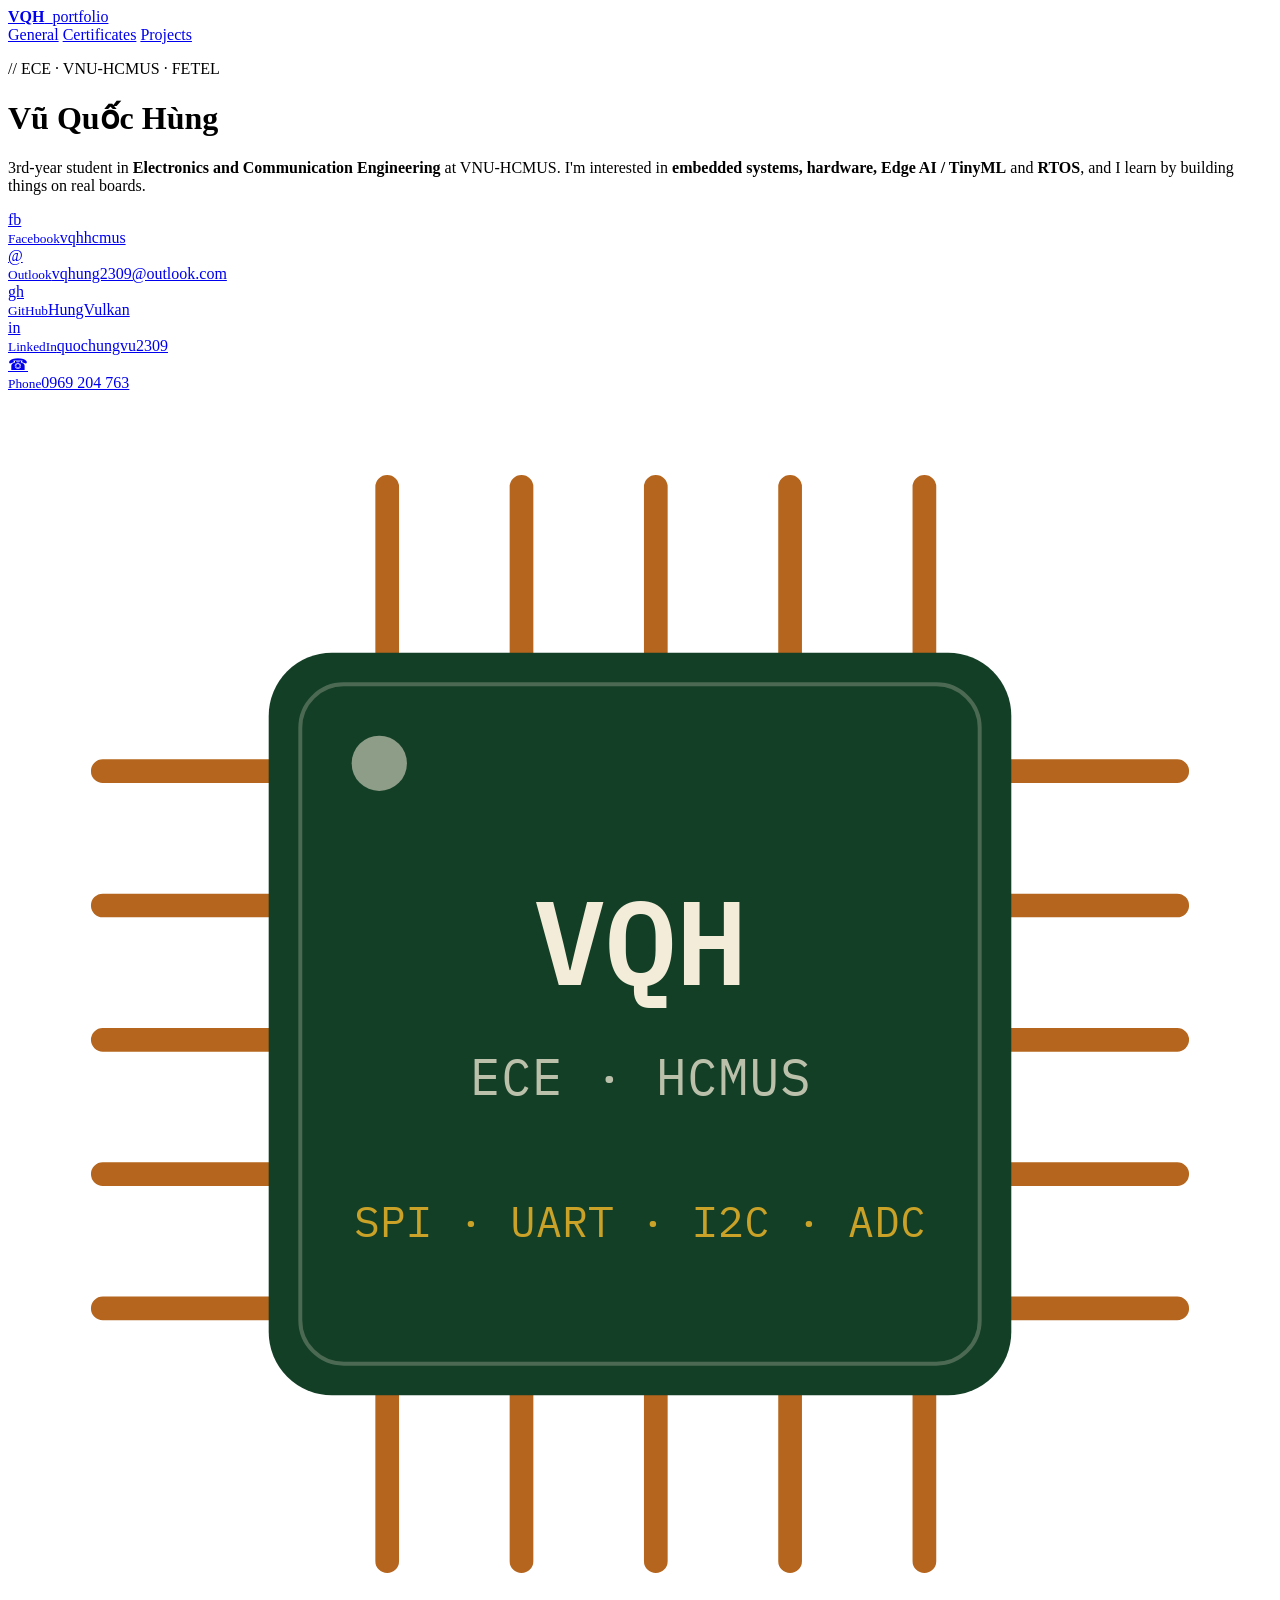
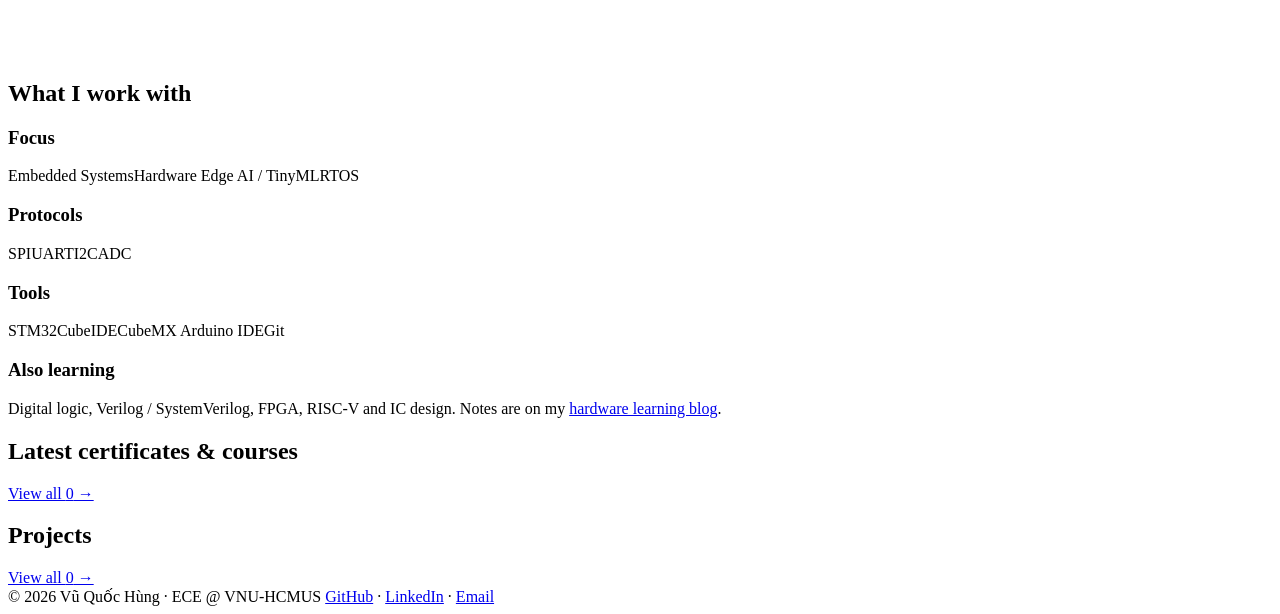
==== index.html @ 028dc49c "Add files via upload" ====
<!doctype html>
<html lang="en">
<head>
  <meta charset="utf-8">
  <meta name="viewport" content="width=device-width, initial-scale=1">
  <title>Vũ Quốc Hùng · Electronics & Communication Engineering</title>
  <meta name="description" content="Vũ Quốc Hùng — 3rd-year Electronics and Communication Engineering student at VNU-HCMUS. Embedded systems, hardware, Edge AI / TinyML and RTOS.">
  <meta name="theme-color" content="#f2ecdd">
  <link rel="preconnect" href="https://fonts.googleapis.com">
  <link rel="preconnect" href="https://fonts.gstatic.com" crossorigin>
  <link href="https://fonts.googleapis.com/css2?family=IBM+Plex+Mono:wght@400;500;600&family=IBM+Plex+Sans:wght@400;500;600&display=swap" rel="stylesheet">
  <link rel="stylesheet" href="assets/style.css">
</head>
<body>
  <header class="site-header">
    <div class="wrap">
      <a class="brand" href="index.html"><b>VQH</b><i>_</i>portfolio</a>
      <nav class="nav">
        <a href="index.html" aria-current="page">General</a>
        <a href="certificates.html">Certificates</a>
        <a href="projects.html">Projects</a>
      </nav>
    </div>
  </header>

  <main class="wrap">
    <!-- ================= HERO ================= -->
    <div class="hero">
      <div>
        <p class="eyebrow">// ECE · VNU-HCMUS · FETEL</p>
        <h1>Vũ Quốc Hùng</h1>
        <p class="lead">
          3rd-year student in <strong>Electronics and Communication Engineering</strong> at VNU-HCMUS.
          I'm interested in <strong>embedded systems, hardware, Edge AI / TinyML</strong> and <strong>RTOS</strong>,
          and I learn by building things on real boards.
        </p>

        <!-- 5 contact buttons -->
        <div class="contacts">
          <a class="contact" href="https://www.facebook.com/vqhhcmus" target="_blank" rel="noopener">
            <span class="pin">fb</span><div><small>Facebook</small><span class="v">vqhhcmus</span></div>
          </a>
          <a class="contact" href="mailto:vqhung2309@outlook.com">
            <span class="pin">@</span><div><small>Outlook</small><span class="v">vqhung2309@outlook.com</span></div>
          </a>
          <a class="contact" href="https://github.com/HungVulkan" target="_blank" rel="noopener">
            <span class="pin">gh</span><div><small>GitHub</small><span class="v">HungVulkan</span></div>
          </a>
          <a class="contact" href="https://www.linkedin.com/in/quochungvu2309/" target="_blank" rel="noopener">
            <span class="pin">in</span><div><small>LinkedIn</small><span class="v">quochungvu2309</span></div>
          </a>
          <a class="contact" href="tel:+84969204763">
            <span class="pin">☎</span><div><small>Phone</small><span class="v">0969 204 763</span></div>
          </a>
        </div>
      </div>

      <!-- decorative IC chip -->
      <svg class="chip-art" viewBox="0 0 320 320" role="img" aria-label="Illustration of an integrated circuit chip">
        <g stroke="#b5651d" stroke-width="6" stroke-linecap="round">
          <path d="M96 70V24M130 70V24M164 70V24M198 70V24M232 70V24"/>
          <path d="M96 250v46M130 250v46M164 250v46M198 250v46M232 250v46"/>
          <path d="M70 96H24M70 130H24M70 164H24M70 198H24M70 232H24"/>
          <path d="M250 96h46M250 130h46M250 164h46M250 198h46M250 232h46"/>
        </g>
        <rect x="66" y="66" width="188" height="188" rx="16" fill="#143f27"/>
        <rect x="74" y="74" width="172" height="172" rx="11" fill="none" stroke="#f3ecd8" stroke-opacity=".25"/>
        <circle cx="94" cy="94" r="7" fill="#f3ecd8" fill-opacity=".55"/>
        <g font-family="IBM Plex Mono, monospace" fill="#f3ecd8" text-anchor="middle">
          <text x="160" y="150" font-size="30" font-weight="600">VQH</text>
          <text x="160" y="178" font-size="13" fill-opacity=".75">ECE · HCMUS</text>
          <text x="160" y="214" font-size="11" fill="#c9a227">SPI · UART · I2C · ADC</text>
        </g>
      </svg>
    </div>

    <!-- ================= ABOUT ================= -->
    <section id="about">
      <div class="sec-head"><h2>What I work with</h2></div>
      <div class="cols">
        <div class="panel">
          <h3>Focus</h3>
          <div class="tags">
            <span class="tag">Embedded Systems</span><span class="tag">Hardware</span>
            <span class="tag">Edge AI / TinyML</span><span class="tag">RTOS</span>
          </div>
        </div>
        <div class="panel">
          <h3>Protocols</h3>
          <div class="tags">
            <span class="tag">SPI</span><span class="tag">UART</span><span class="tag">I2C</span><span class="tag">ADC</span>
          </div>
        </div>
        <div class="panel">
          <h3>Tools</h3>
          <div class="tags">
            <span class="tag">STM32CubeIDE</span><span class="tag">CubeMX</span>
            <span class="tag">Arduino IDE</span><span class="tag">Git</span>
          </div>
        </div>
        <div class="panel">
          <h3>Also learning</h3>
          <p>Digital logic, Verilog / SystemVerilog, FPGA, RISC-V and IC design. Notes are on my
            <a href="https://hungvulkan.github.io/hardware-learning/" target="_blank" rel="noopener">hardware learning blog</a>.</p>
        </div>
      </div>
    </section>

    <!-- ================= CERTIFICATES (latest) ================= -->
    <section id="certificates">
      <div class="sec-head">
        <h2>Latest certificates &amp; courses</h2>
        <a class="more" href="certificates.html">View all <span data-stat="certificate">0</span> →</a>
      </div>
      <div class="grid" data-kind="certificate" data-limit="6"></div>
    </section>

    <!-- ================= PROJECTS (latest) ================= -->
    <section id="projects">
      <div class="sec-head">
        <h2>Projects</h2>
        <a class="more" href="projects.html">View all <span data-stat="project">0</span> →</a>
      </div>
      <div class="grid" data-kind="project" data-limit="4"></div>
    </section>
  </main>

  <footer class="site-footer">
    <div class="wrap">
      <span class="mono">© 2026 Vũ Quốc Hùng · ECE @ VNU-HCMUS</span>
      <span><a href="https://github.com/HungVulkan" target="_blank" rel="noopener">GitHub</a> ·
        <a href="https://www.linkedin.com/in/quochungvu2309/" target="_blank" rel="noopener">LinkedIn</a> ·
        <a href="mailto:vqhung2309@outlook.com">Email</a></span>
    </div>
  </footer>

  <script src="assets/app.js"></script>
</body>
</html>
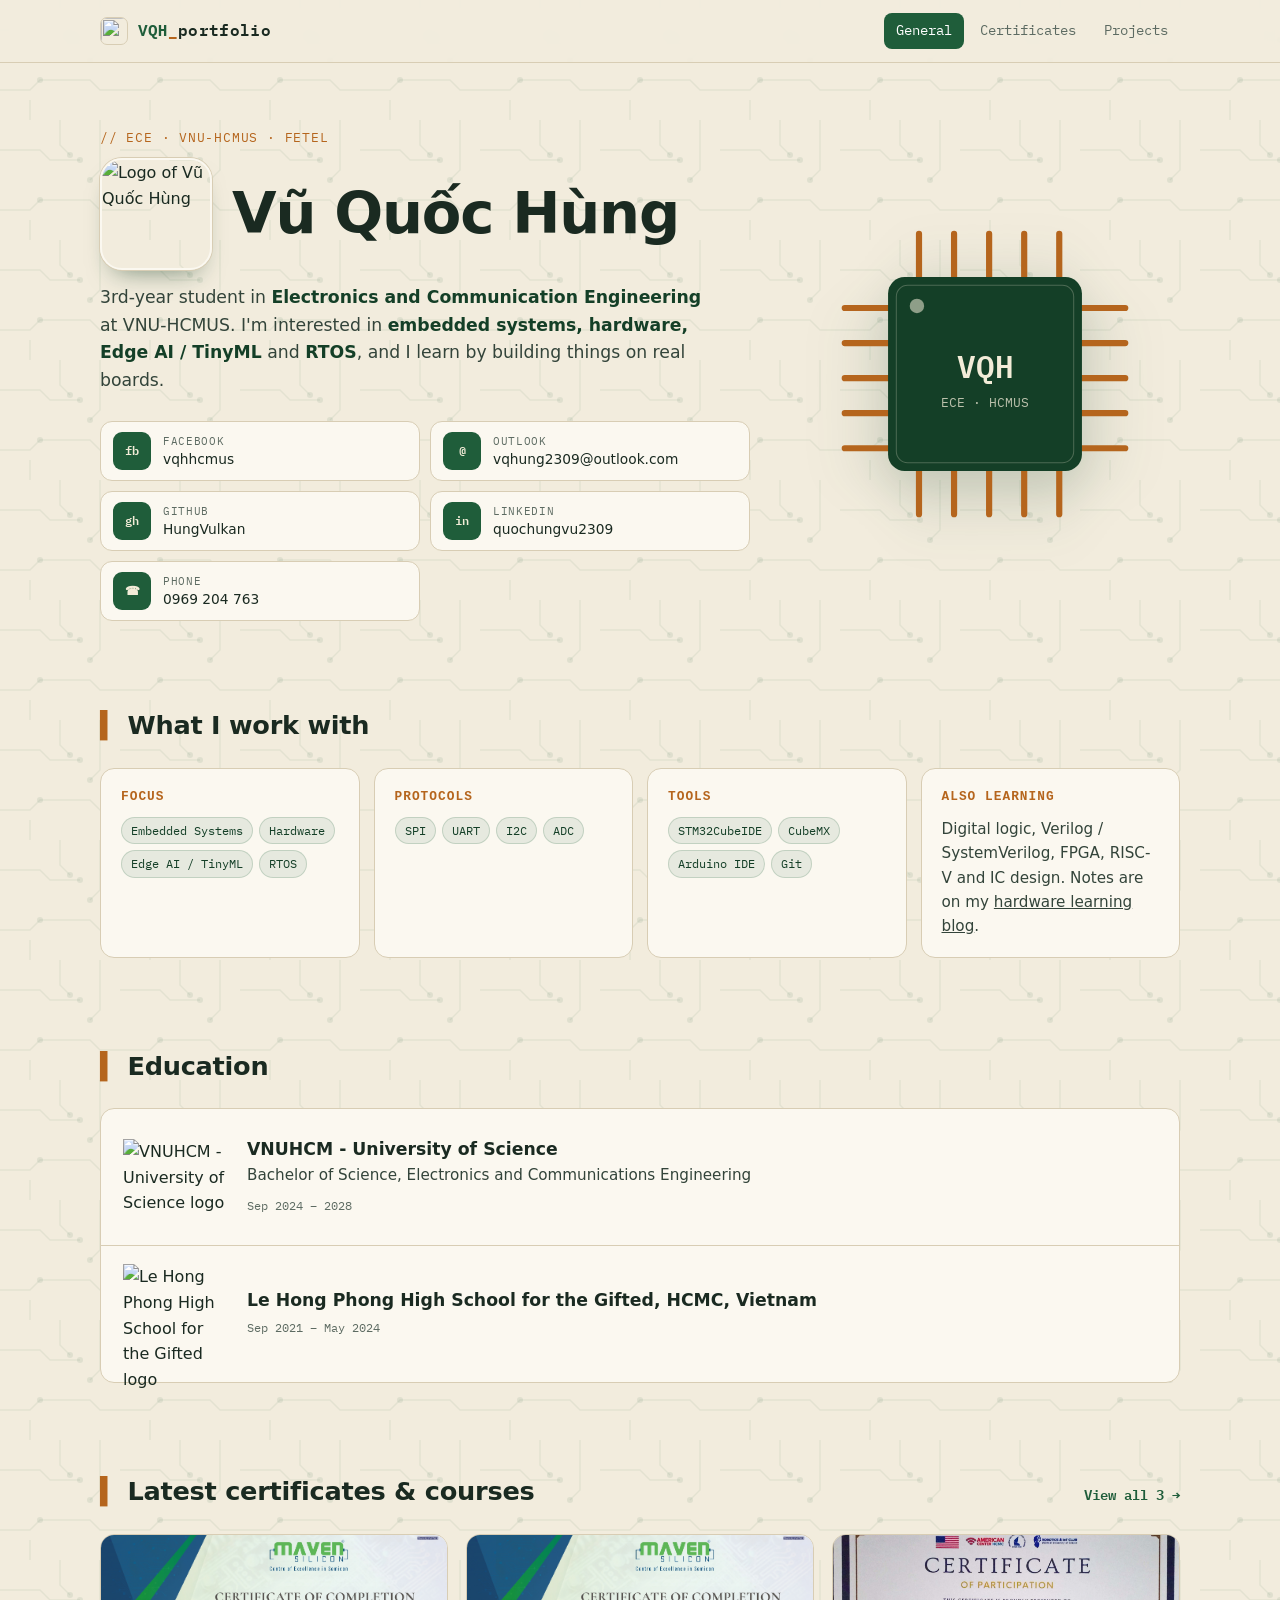
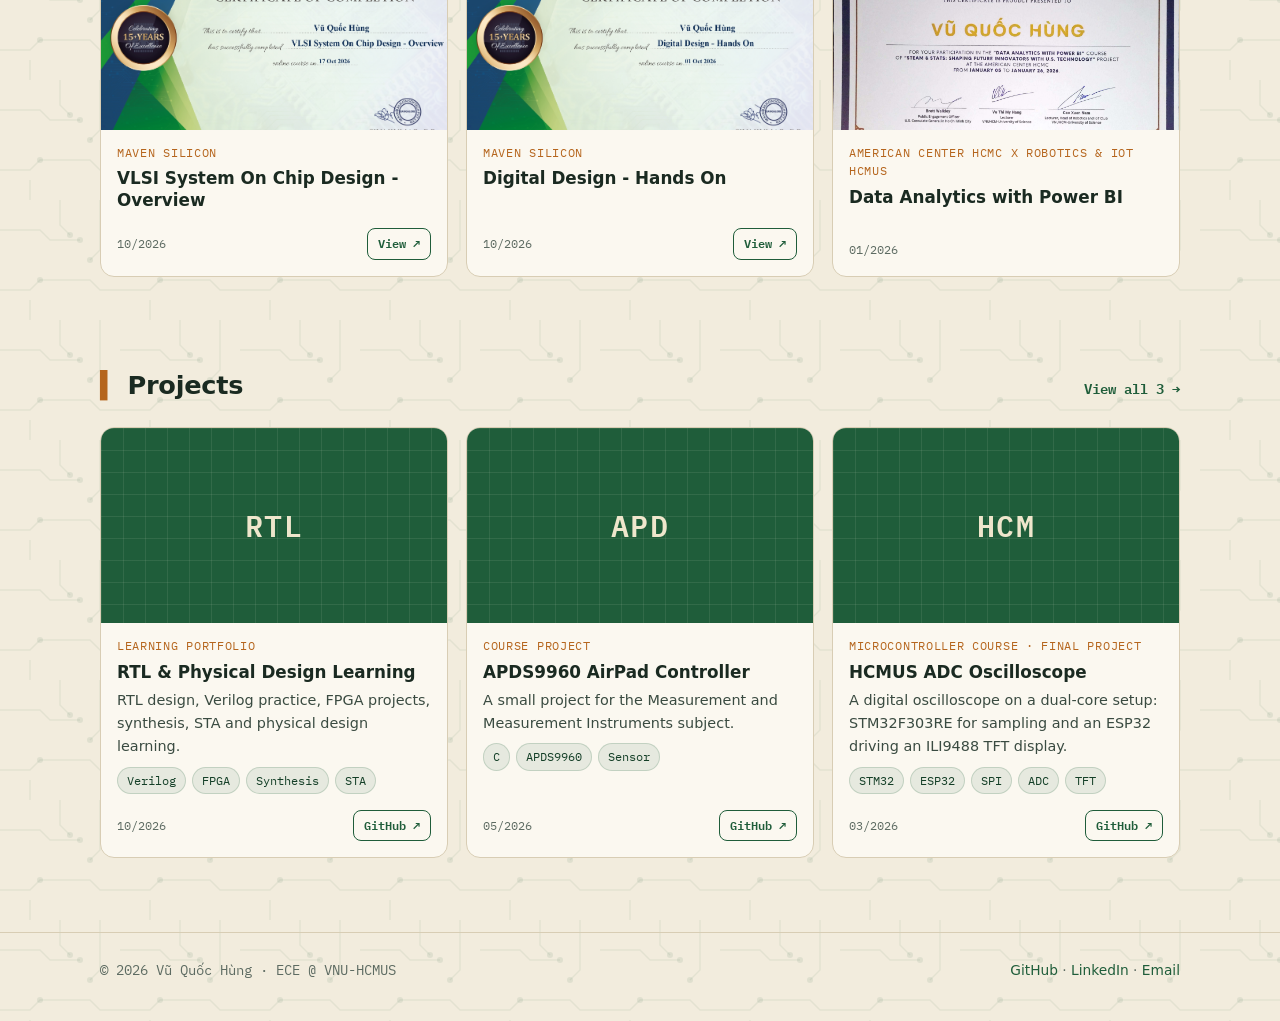
==== commit bd0657dc: "Update index.html" ====
--- a/index.html
+++ b/index.html
@@ -9,12 +9,13 @@
   <link rel="preconnect" href="https://fonts.googleapis.com">
   <link rel="preconnect" href="https://fonts.gstatic.com" crossorigin>
   <link href="https://fonts.googleapis.com/css2?family=IBM+Plex+Mono:wght@400;500;600&family=IBM+Plex+Sans:wght@400;500;600&display=swap" rel="stylesheet">
+  <link rel="icon" type="image/png" href="assets/favicon.png">
   <link rel="stylesheet" href="assets/style.css">
 </head>
 <body>
   <header class="site-header">
     <div class="wrap">
-      <a class="brand" href="index.html"><b>VQH</b><i>_</i>portfolio</a>
+      <a class="brand" href="index.html"><img class="brand-logo" src="assets/favicon.png" alt="" width="28" height="28"><span><b>VQH</b><i>_</i>portfolio</span></a>
       <nav class="nav">
         <a href="index.html" aria-current="page">General</a>
         <a href="certificates.html">Certificates</a>
@@ -28,7 +29,10 @@
     <div class="hero">
       <div>
         <p class="eyebrow">// ECE · VNU-HCMUS · FETEL</p>
-        <h1>Vũ Quốc Hùng</h1>
+        <div class="name-row">
+          <img class="avatar" src="assets/logo.png" alt="Logo of Vũ Quốc Hùng" width="112" height="112">
+          <h1>Vũ Quốc Hùng</h1>
+        </div>
         <p class="lead">
           3rd-year student in <strong>Electronics and Communication Engineering</strong> at VNU-HCMUS.
           I'm interested in <strong>embedded systems, hardware, Edge AI / TinyML</strong> and <strong>RTOS</strong>,
@@ -67,9 +71,8 @@
         <rect x="74" y="74" width="172" height="172" rx="11" fill="none" stroke="#f3ecd8" stroke-opacity=".25"/>
         <circle cx="94" cy="94" r="7" fill="#f3ecd8" fill-opacity=".55"/>
         <g font-family="IBM Plex Mono, monospace" fill="#f3ecd8" text-anchor="middle">
-          <text x="160" y="150" font-size="30" font-weight="600">VQH</text>
-          <text x="160" y="178" font-size="13" fill-opacity=".75">ECE · HCMUS</text>
-          <text x="160" y="214" font-size="11" fill="#c9a227">SPI · UART · I2C · ADC</text>
+          <text x="160" y="164" font-size="30" font-weight="600">VQH</text>
+          <text x="160" y="192" font-size="13" fill-opacity=".75">ECE · HCMUS</text>
         </g>
       </svg>
     </div>
@@ -106,6 +109,28 @@
       </div>
     </section>
 
+    <!-- ================= EDUCATION ================= -->
+    <section id="education">
+      <div class="sec-head"><h2>Education</h2></div>
+      <div class="edu-list">
+        <article class="edu">
+          <div class="edu-logo"><img src="assets/schools/hcmus.png" alt="VNUHCM - University of Science logo" loading="lazy"></div>
+          <div class="edu-body">
+            <h3>VNUHCM - University of Science</h3>
+            <p>Bachelor of Science, Electronics and Communications Engineering</p>
+            <span class="date">Sep 2024 – 2028</span>
+          </div>
+        </article>
+        <article class="edu">
+          <div class="edu-logo"><img src="assets/schools/lhp.png" alt="Le Hong Phong High School for the Gifted logo" loading="lazy"></div>
+          <div class="edu-body">
+            <h3>Le Hong Phong High School for the Gifted, HCMC, Vietnam</h3>
+            <span class="date">Sep 2021 – May 2024</span>
+          </div>
+        </article>
+      </div>
+    </section>
+
     <!-- ================= CERTIFICATES (latest) ================= -->
     <section id="certificates">
       <div class="sec-head">
--- a/assets/style.css
+++ b/assets/style.css
@@ -0,0 +1,251 @@
+/* ============ Portfolio · Vũ Quốc Hùng — beige paper + PCB green ============ */
+:root {
+  --bg: #f2ecdd;
+  --paper: #fbf8f0;
+  --ink: #1a2a21;
+  --muted: #5d6b62;
+  --line: #d8cdb4;
+  --pcb: #1f5d3a;
+  --pcb-dark: #143f27;
+  --copper: #b5651d;
+  --gold: #c9a227;
+  --radius: 14px;
+  --mono: "IBM Plex Mono", ui-monospace, SFMono-Regular, Menlo, Consolas, monospace;
+  --sans: "IBM Plex Sans", system-ui, -apple-system, "Segoe UI", Roboto, sans-serif;
+}
+
+* { box-sizing: border-box; }
+html { scroll-behavior: smooth; }
+body {
+  margin: 0;
+  font-family: var(--sans);
+  color: var(--ink);
+  background-color: var(--bg);
+  background-image: url("data:image/svg+xml,%3Csvg xmlns='http://www.w3.org/2000/svg' width='120' height='120' viewBox='0 0 120 120'%3E%3Cg fill='none' stroke='%231f5d3a' stroke-opacity='.07' stroke-width='1.5'%3E%3Cpath d='M0 30h40l10 10h30M0 90h30l10-10h50l10 10h20M60 0v25l10 10M30 120V100M100 0v50l-10 10'/%3E%3C/g%3E%3Cg fill='%231f5d3a' fill-opacity='.09'%3E%3Ccircle cx='80' cy='40' r='3'/%3E%3Ccircle cx='40' cy='80' r='3'/%3E%3Ccircle cx='70' cy='35' r='3'/%3E%3Ccircle cx='90' cy='60' r='3'/%3E%3C/g%3E%3C/svg%3E");
+  line-height: 1.6;
+  -webkit-font-smoothing: antialiased;
+}
+a { color: inherit; }
+img { max-width: 100%; display: block; }
+.wrap { width: min(1080px, 100% - 40px); margin-inline: auto; }
+
+/* ---------- Header ---------- */
+.site-header {
+  position: sticky; top: 0; z-index: 20;
+  background: color-mix(in srgb, var(--bg) 88%, transparent);
+  backdrop-filter: blur(8px);
+  border-bottom: 1px solid var(--line);
+}
+.site-header .wrap { display: flex; align-items: center; justify-content: space-between; height: 62px; }
+.brand { font-family: var(--mono); font-weight: 600; text-decoration: none; letter-spacing: .02em; }
+.brand b { color: var(--pcb); }
+.brand i { font-style: normal; color: var(--copper); }
+.nav { display: flex; gap: 4px; }
+.nav a {
+  font-family: var(--mono); font-size: .85rem; text-decoration: none;
+  padding: 7px 12px; border-radius: 8px; color: var(--muted);
+}
+.nav a:hover { background: rgba(31, 93, 58, .08); color: var(--ink); }
+.nav a[aria-current="page"] { background: var(--pcb); color: #fff; }
+
+/* ---------- Hero ---------- */
+.hero { padding: 64px 0 40px; display: grid; grid-template-columns: 1.25fr .75fr; gap: 40px; align-items: center; }
+.eyebrow { font-family: var(--mono); font-size: .82rem; color: var(--copper); letter-spacing: .06em; margin: 0 0 10px; }
+h1 { font-size: clamp(2.2rem, 5.5vw, 3.6rem); line-height: 1.08; margin: 0 0 14px; letter-spacing: -.02em; }
+.lead { font-size: 1.08rem; color: #33443a; max-width: 56ch; margin: 0 0 26px; }
+.lead strong { color: var(--pcb-dark); }
+
+.contacts { display: grid; grid-template-columns: repeat(auto-fill, minmax(250px, 1fr)); gap: 10px; }
+.contact {
+  display: flex; align-items: center; gap: 12px;
+  background: var(--paper); border: 1px solid var(--line); border-radius: 12px;
+  padding: 10px 12px; text-decoration: none; transition: .15s;
+}
+.contact:hover { border-color: var(--pcb); transform: translateY(-2px); box-shadow: 0 6px 18px -10px rgba(20, 63, 39, .5); }
+.contact .pin {
+  font-family: var(--mono); font-size: .72rem; font-weight: 600;
+  width: 38px; height: 38px; border-radius: 9px; display: grid; place-items: center;
+  background: var(--pcb); color: #f3ecd8; flex: none;
+}
+.contact small { display: block; font-family: var(--mono); font-size: .68rem; color: var(--muted); text-transform: uppercase; letter-spacing: .06em; }
+.contact span.v { font-size: .86rem; font-weight: 500; overflow-wrap: anywhere; line-height: 1.25; display: block; }
+
+.chip-art { width: 100%; max-width: 330px; justify-self: center; filter: drop-shadow(0 18px 24px rgba(20, 63, 39, .22)); }
+
+/* ---------- Sections ---------- */
+section { padding: 44px 0; }
+.sec-head { display: flex; align-items: baseline; justify-content: space-between; gap: 16px; margin-bottom: 22px; flex-wrap: wrap; }
+.sec-head h2 { margin: 0; font-size: 1.6rem; letter-spacing: -.01em; }
+.sec-head h2::before { content: "▍"; color: var(--copper); margin-right: 8px; }
+.sec-head .more { font-family: var(--mono); font-size: .85rem; color: var(--pcb); font-weight: 600; text-decoration: none; }
+.sec-head .more:hover { text-decoration: underline; }
+.sec-sub { color: var(--muted); margin: -12px 0 22px; max-width: 70ch; }
+
+.cols { display: grid; grid-template-columns: repeat(auto-fit, minmax(230px, 1fr)); gap: 14px; }
+.panel { background: var(--paper); border: 1px solid var(--line); border-radius: var(--radius); padding: 18px 20px; }
+.panel h3 { margin: 0 0 10px; font-family: var(--mono); font-size: .8rem; color: var(--copper); text-transform: uppercase; letter-spacing: .08em; }
+.tags { display: flex; flex-wrap: wrap; gap: 6px; }
+.tag {
+  font-family: var(--mono); font-size: .76rem; padding: 3px 9px; border-radius: 999px;
+  background: rgba(31, 93, 58, .09); color: var(--pcb-dark); border: 1px solid rgba(31, 93, 58, .18);
+}
+.panel p { margin: 0; color: #33443a; font-size: .95rem; }
+
+/* ---------- Toolbar (search + filter) ---------- */
+.toolbar { display: flex; flex-wrap: wrap; gap: 12px; align-items: center; margin-bottom: 20px; }
+.search {
+  flex: 1 1 240px; font: inherit; font-size: .95rem; padding: 10px 14px;
+  border: 1px solid var(--line); border-radius: 10px; background: var(--paper); color: var(--ink);
+}
+.search:focus { outline: 2px solid var(--pcb); outline-offset: 1px; }
+.chips { display: flex; flex-wrap: wrap; gap: 6px; }
+.chip {
+  font-family: var(--mono); font-size: .76rem; padding: 5px 11px; border-radius: 999px; cursor: pointer;
+  background: var(--paper); border: 1px solid var(--line); color: var(--muted);
+}
+.chip:hover { border-color: var(--pcb); color: var(--ink); }
+.chip.on { background: var(--pcb); border-color: var(--pcb); color: #fff; }
+.count { font-family: var(--mono); font-size: .8rem; color: var(--muted); margin-bottom: 14px; }
+
+/* ---------- Cards ---------- */
+.grid { display: grid; grid-template-columns: repeat(auto-fill, minmax(280px, 1fr)); gap: 18px; }
+.card {
+  display: flex; flex-direction: column; background: var(--paper);
+  border: 1px solid var(--line); border-radius: var(--radius); overflow: hidden; transition: .18s;
+}
+.card:hover { transform: translateY(-3px); border-color: var(--pcb); box-shadow: 0 14px 28px -18px rgba(20, 63, 39, .55); }
+.media { aspect-ratio: 16 / 9; background: #e7dfca; overflow: hidden; display: block; }
+.media img { width: 100%; height: 100%; object-fit: cover; }
+.ph {
+  width: 100%; height: 100%; display: grid; place-items: center; color: #efe6cc;
+  font-family: var(--mono); font-weight: 600; font-size: 1.9rem; letter-spacing: .04em;
+  background-color: var(--pcb);
+  background-image:
+    linear-gradient(90deg, rgba(243, 236, 216, .09) 1px, transparent 1px),
+    linear-gradient(rgba(243, 236, 216, .09) 1px, transparent 1px);
+  background-size: 22px 22px;
+}
+.card-body { padding: 14px 16px 16px; display: flex; flex-direction: column; gap: 6px; flex: 1; }
+.meta { font-family: var(--mono); font-size: .72rem; color: var(--copper); text-transform: uppercase; letter-spacing: .06em; }
+.card h3 { margin: 0; font-size: 1.05rem; line-height: 1.3; }
+.card p { margin: 0; font-size: .9rem; color: #3a4b41; }
+.card .tags { margin-top: 2px; }
+.card-foot { margin-top: auto; padding-top: 10px; display: flex; align-items: center; justify-content: space-between; gap: 8px; flex-wrap: wrap; }
+.date { font-family: var(--mono); font-size: .75rem; color: var(--muted); }
+.actions { display: flex; gap: 6px; flex-wrap: wrap; }
+.btn {
+  font-family: var(--mono); font-size: .76rem; font-weight: 600; text-decoration: none;
+  padding: 5px 10px; border-radius: 8px; border: 1px solid var(--pcb); color: var(--pcb);
+}
+.btn:hover { background: var(--pcb); color: #fff; }
+
+.empty {
+  grid-column: 1 / -1; border: 1.5px dashed var(--line); border-radius: var(--radius);
+  padding: 30px 22px; text-align: center; color: var(--muted); background: rgba(251, 248, 240, .6);
+}
+.empty code { font-family: var(--mono); background: rgba(31, 93, 58, .09); padding: 1px 6px; border-radius: 5px; }
+
+/* ---------- Page title (sub pages) ---------- */
+.page-title { padding: 48px 0 8px; }
+.page-title h1 { font-size: clamp(1.8rem, 4vw, 2.6rem); }
+
+/* ---------- Footer ---------- */
+.site-footer { border-top: 1px solid var(--line); margin-top: 30px; padding: 26px 0 40px; color: var(--muted); font-size: .86rem; }
+.site-footer .wrap { display: flex; justify-content: space-between; gap: 14px; flex-wrap: wrap; }
+.site-footer a { color: var(--pcb); text-decoration: none; font-weight: 500; }
+.site-footer a:hover { text-decoration: underline; }
+.site-footer .mono { font-family: var(--mono); }
+
+@media (max-width: 800px) {
+  .hero { grid-template-columns: 1fr; padding-top: 40px; }
+  .chip-art { max-width: 220px; order: -1; justify-self: start; }
+  .nav a { padding: 6px 9px; font-size: .8rem; }
+}
+
+/* ---------- Grouped filter (Filter button + popover) ---------- */
+.toolbar { position: relative; }
+.toolbar .chips { flex-basis: 100%; }
+.toolbar .chips:empty { display: none; }
+
+.filter-btn {
+  font-family: var(--mono); font-size: .85rem; font-weight: 500; color: var(--ink);
+  display: inline-flex; align-items: center; gap: 8px; cursor: pointer;
+  padding: 10px 14px; border: 1px solid var(--line); border-radius: 10px; background: var(--paper);
+}
+.filter-btn:hover, .filter-btn[aria-expanded="true"] { border-color: var(--pcb); }
+.filter-btn .badge {
+  background: var(--pcb); color: #fff; border-radius: 999px; font-size: .72rem;
+  min-width: 20px; height: 20px; padding: 0 6px; display: inline-grid; place-items: center;
+}
+.filter-btn .badge[hidden] { display: none; }
+
+.filter-panel {
+  position: absolute; z-index: 15; left: 0; right: 0; top: 100%; margin-top: 8px;
+  background: var(--paper); border: 1px solid var(--pcb); border-radius: var(--radius);
+  box-shadow: 0 22px 40px -18px rgba(20, 63, 39, .45);
+  padding: 18px 20px 14px; max-height: min(70vh, 560px); overflow: auto;
+}
+.filter-panel[hidden] { display: none; }
+.fgrid { display: grid; grid-template-columns: repeat(auto-fit, minmax(240px, 1fr)); gap: 20px 28px; }
+.fhead {
+  display: flex; align-items: center; gap: 8px; cursor: pointer;
+  font-family: var(--mono); font-size: .8rem; font-weight: 600; color: var(--pcb-dark);
+  text-transform: uppercase; letter-spacing: .07em; padding-bottom: 8px; border-bottom: 1px solid var(--line);
+}
+.fhead em { margin-left: auto; font-style: normal; font-weight: 400; color: var(--muted); }
+.fhead input, .opt input { accent-color: var(--pcb); }
+.fopts { display: flex; flex-wrap: wrap; gap: 6px; margin-top: 10px; }
+.opt { position: relative; cursor: pointer; }
+.opt input { position: absolute; opacity: 0; pointer-events: none; }
+.opt span {
+  display: inline-flex; align-items: center; gap: 6px;
+  font-family: var(--mono); font-size: .76rem; padding: 4px 10px; border-radius: 999px;
+  background: var(--bg); border: 1px solid var(--line); color: var(--ink);
+}
+.opt small { font-size: .68rem; color: var(--muted); }
+.opt:hover span { border-color: var(--pcb); }
+.opt input:checked + span { background: var(--pcb); border-color: var(--pcb); color: #fff; }
+.opt input:checked + span small { color: #cfe3d6; }
+.opt input:focus-visible + span { outline: 2px solid var(--copper); outline-offset: 2px; }
+.ffoot { display: flex; justify-content: flex-end; gap: 8px; margin-top: 16px; padding-top: 12px; border-top: 1px solid var(--line); }
+.btn { cursor: pointer; background: transparent; }
+.btn.ghost { border-color: var(--line); color: var(--muted); }
+.btn.ghost:hover { background: var(--bg); color: var(--ink); }
+button.btn:not(.ghost) { background: var(--pcb); color: #fff; }
+button.btn:not(.ghost):hover { background: var(--pcb-dark); }
+
+/* ---------- Small phones: let the menu take its own row ---------- */
+@media (max-width: 520px) {
+  .site-header .wrap { height: auto; flex-wrap: wrap; padding: 10px 0 8px; row-gap: 6px; }
+  .nav { width: 100%; }
+  .nav a { flex: 1; text-align: center; }
+}
+
+/* ---------- Logo in header ---------- */
+.brand { display: inline-flex; align-items: center; gap: 10px; }
+.brand-logo { width: 28px; height: 28px; border-radius: 7px; border: 1px solid var(--line); display: block; }
+
+/* ---------- Logo next to the name ---------- */
+.name-row { display: flex; align-items: center; gap: 20px; margin-bottom: 14px; }
+.name-row h1 { margin: 0; }
+.avatar {
+  width: 112px; height: 112px; flex: none; border-radius: 22px; object-fit: cover;
+  border: 2px solid var(--paper); box-shadow: 0 0 0 1px var(--line), 0 14px 26px -14px rgba(20, 63, 39, .6);
+}
+@media (max-width: 520px) {
+  .avatar { width: 80px; height: 80px; border-radius: 16px; }
+  .name-row { gap: 14px; }
+}
+
+/* ---------- Education ---------- */
+.edu-list { background: var(--paper); border: 1px solid var(--line); border-radius: var(--radius); }
+.edu { display: flex; align-items: center; gap: 20px; padding: 18px 22px; }
+.edu + .edu { border-top: 1px solid var(--line); }
+.edu-logo { width: 104px; height: 100px; flex: none; display: grid; place-items: center; }
+.edu-logo img { max-width: 100%; max-height: 100%; object-fit: contain; }
+.edu-body h3 { margin: 0 0 3px; font-size: 1.08rem; line-height: 1.3; }
+.edu-body p { margin: 0 0 4px; color: #33443a; font-size: .95rem; }
+@media (max-width: 520px) {
+  .edu { gap: 14px; padding: 14px 16px; }
+  .edu-logo { width: 62px; height: 62px; }
+}
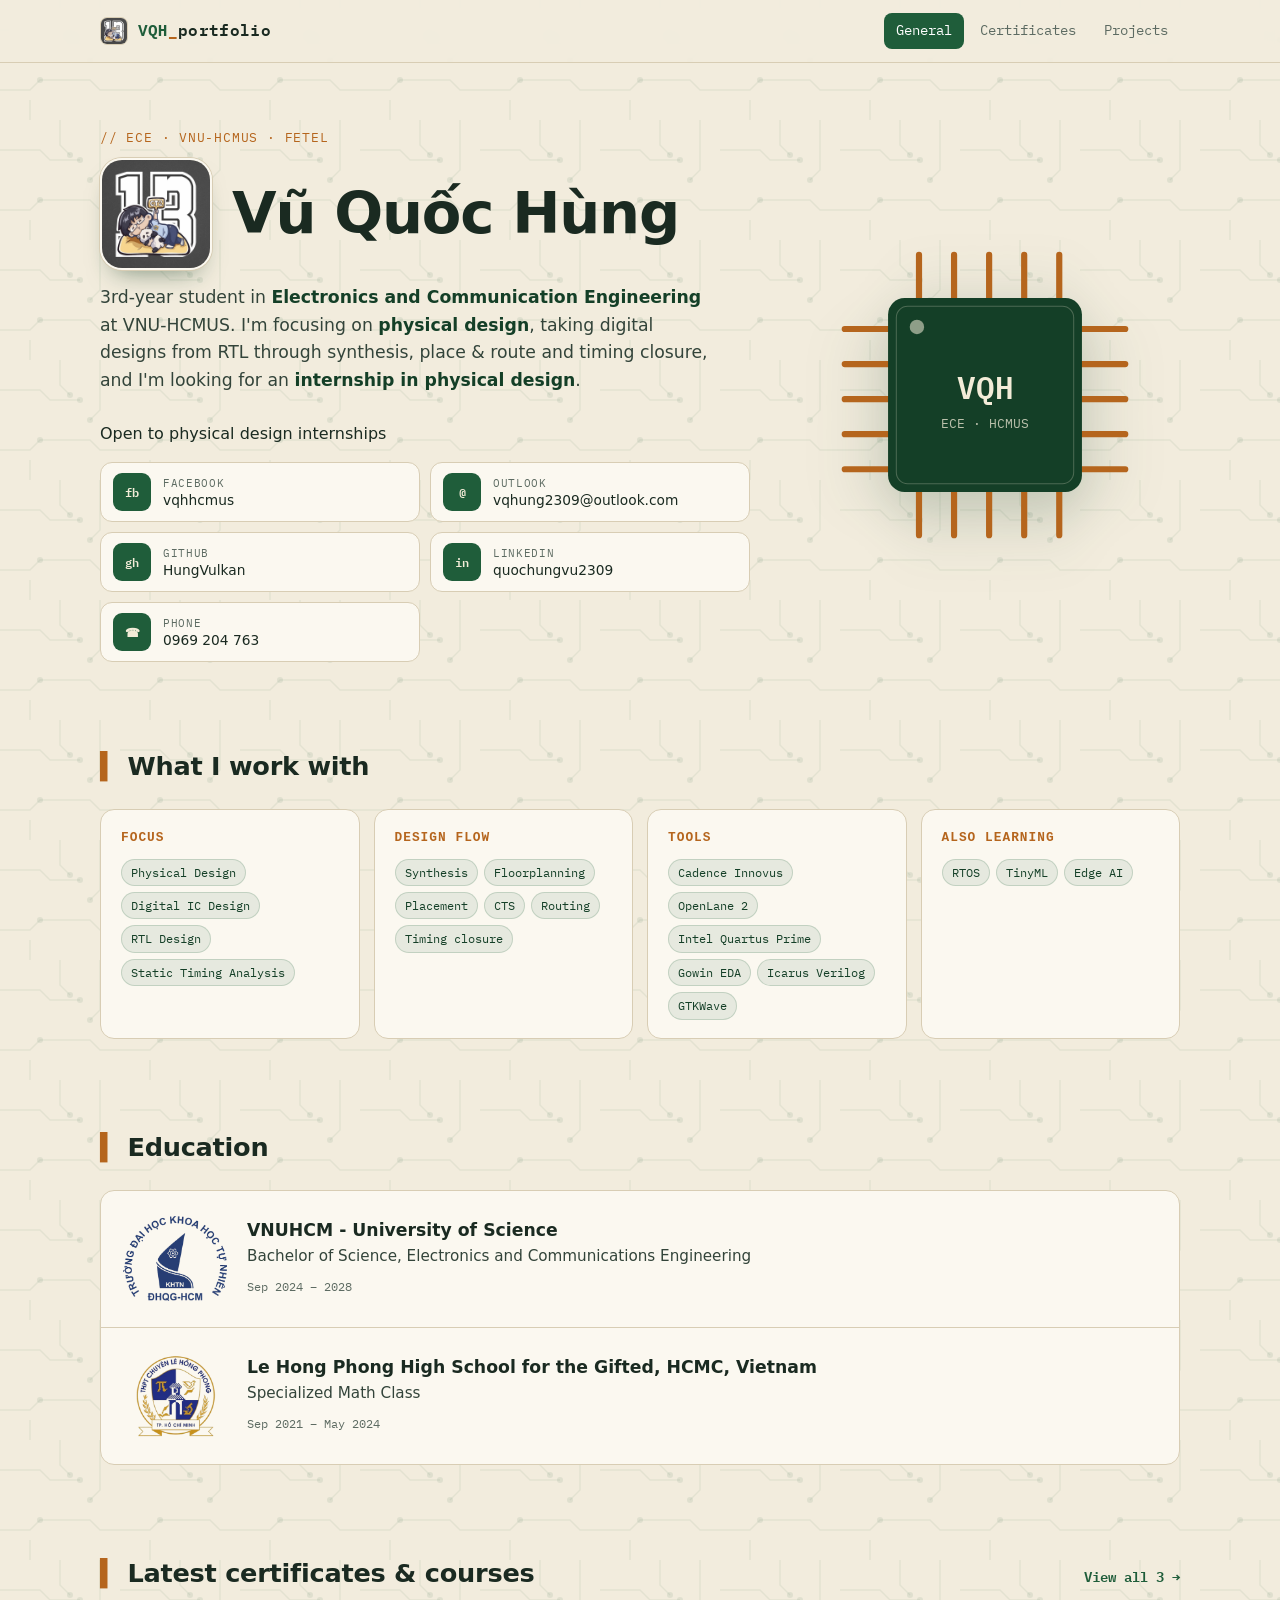
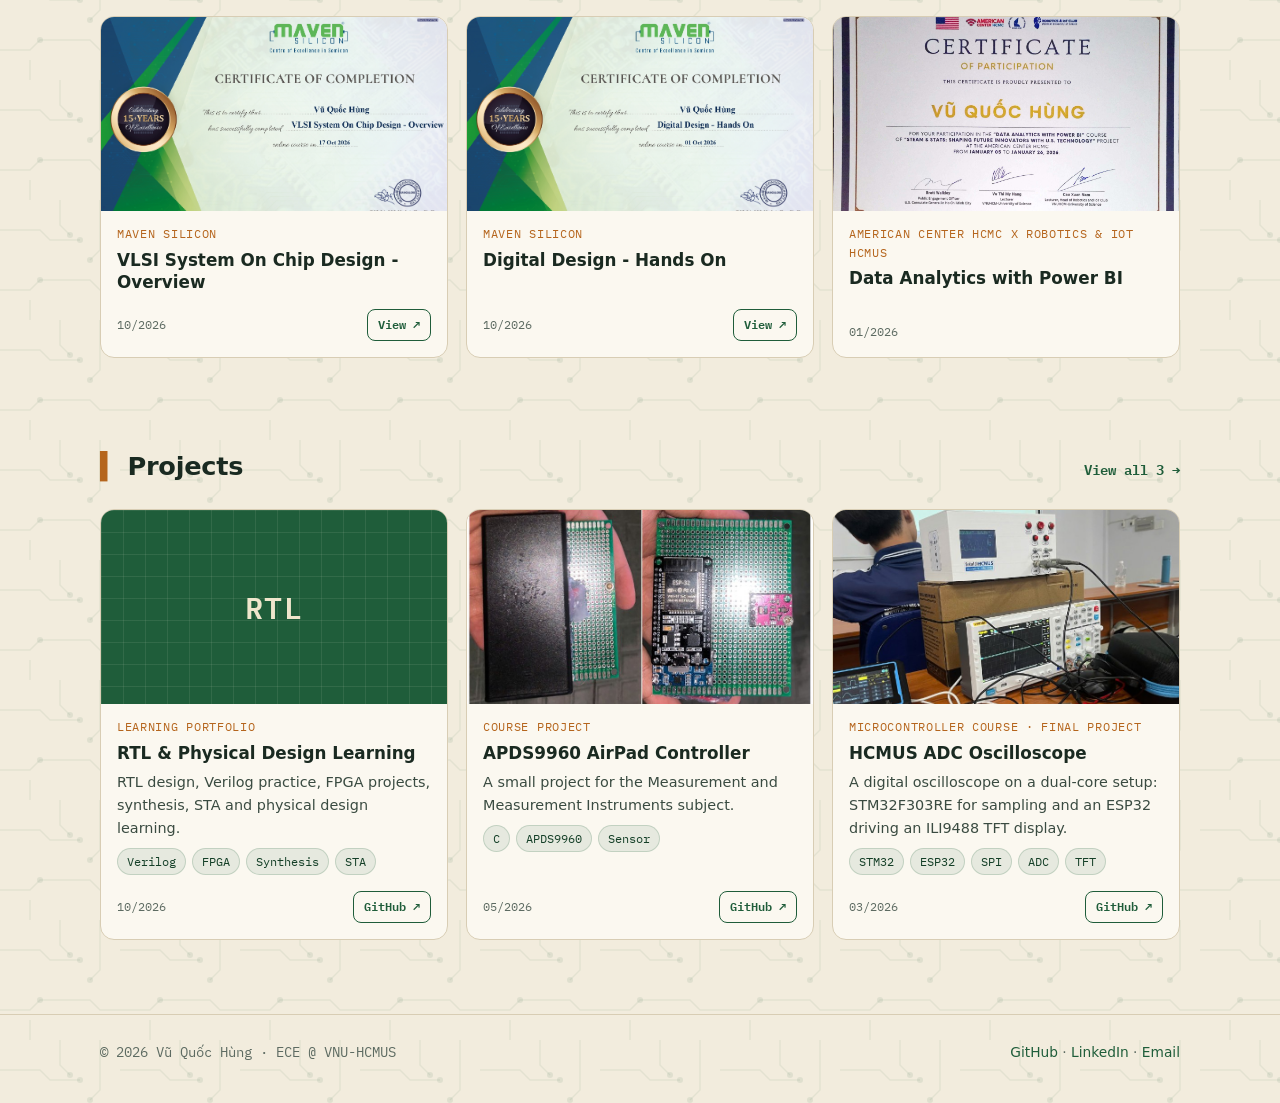
==== commit c48f31ad: "Update personal description and focus areas in index.html" ====
--- a/index.html
+++ b/index.html
@@ -4,7 +4,7 @@
   <meta charset="utf-8">
   <meta name="viewport" content="width=device-width, initial-scale=1">
   <title>Vũ Quốc Hùng · Electronics & Communication Engineering</title>
-  <meta name="description" content="Vũ Quốc Hùng — 3rd-year Electronics and Communication Engineering student at VNU-HCMUS. Embedded systems, hardware, Edge AI / TinyML and RTOS.">
+  <meta name="description" content="Vũ Quốc Hùng — 3rd-year Electronics and Communication Engineering student at VNU-HCMUS, focusing on physical design and looking for an internship in physical design.">
   <meta name="theme-color" content="#f2ecdd">
   <link rel="preconnect" href="https://fonts.googleapis.com">
   <link rel="preconnect" href="https://fonts.gstatic.com" crossorigin>
@@ -35,9 +35,10 @@
         </div>
         <p class="lead">
           3rd-year student in <strong>Electronics and Communication Engineering</strong> at VNU-HCMUS.
-          I'm interested in <strong>embedded systems, hardware, Edge AI / TinyML</strong> and <strong>RTOS</strong>,
-          and I learn by building things on real boards.
+          I'm focusing on <strong>physical design</strong>, taking digital designs from RTL through synthesis,
+          place &amp; route and timing closure, and I'm looking for an <strong>internship in physical design</strong>.
         </p>
+        <p class="status"><span class="dot"></span>Open to physical design internships</p>
 
         <!-- 5 contact buttons -->
         <div class="contacts">
@@ -84,27 +85,30 @@
         <div class="panel">
           <h3>Focus</h3>
           <div class="tags">
-            <span class="tag">Embedded Systems</span><span class="tag">Hardware</span>
-            <span class="tag">Edge AI / TinyML</span><span class="tag">RTOS</span>
+            <span class="tag">Physical Design</span><span class="tag">Digital IC Design</span>
+            <span class="tag">RTL Design</span><span class="tag">Static Timing Analysis</span>
           </div>
         </div>
         <div class="panel">
-          <h3>Protocols</h3>
+          <h3>Design flow</h3>
           <div class="tags">
-            <span class="tag">SPI</span><span class="tag">UART</span><span class="tag">I2C</span><span class="tag">ADC</span>
+            <span class="tag">Synthesis</span><span class="tag">Floorplanning</span><span class="tag">Placement</span>
+            <span class="tag">CTS</span><span class="tag">Routing</span><span class="tag">Timing closure</span>
           </div>
         </div>
         <div class="panel">
           <h3>Tools</h3>
           <div class="tags">
-            <span class="tag">STM32CubeIDE</span><span class="tag">CubeMX</span>
-            <span class="tag">Arduino IDE</span><span class="tag">Git</span>
+            <span class="tag">Cadence Innovus</span><span class="tag">OpenLane 2</span>
+            <span class="tag">Intel Quartus Prime</span><span class="tag">Gowin EDA</span>
+            <span class="tag">Icarus Verilog</span><span class="tag">GTKWave</span>
           </div>
         </div>
         <div class="panel">
           <h3>Also learning</h3>
-          <p>Digital logic, Verilog / SystemVerilog, FPGA, RISC-V and IC design. Notes are on my
-            <a href="https://hungvulkan.github.io/hardware-learning/" target="_blank" rel="noopener">hardware learning blog</a>.</p>
+          <div class="tags">
+            <span class="tag">RTOS</span><span class="tag">TinyML</span><span class="tag">Edge AI</span>
+          </div>
         </div>
       </div>
     </section>
@@ -125,6 +129,7 @@
           <div class="edu-logo"><img src="assets/schools/lhp.png" alt="Le Hong Phong High School for the Gifted logo" loading="lazy"></div>
           <div class="edu-body">
             <h3>Le Hong Phong High School for the Gifted, HCMC, Vietnam</h3>
+            <p>Specialized Math Class</p>
             <span class="date">Sep 2021 – May 2024</span>
           </div>
         </article>
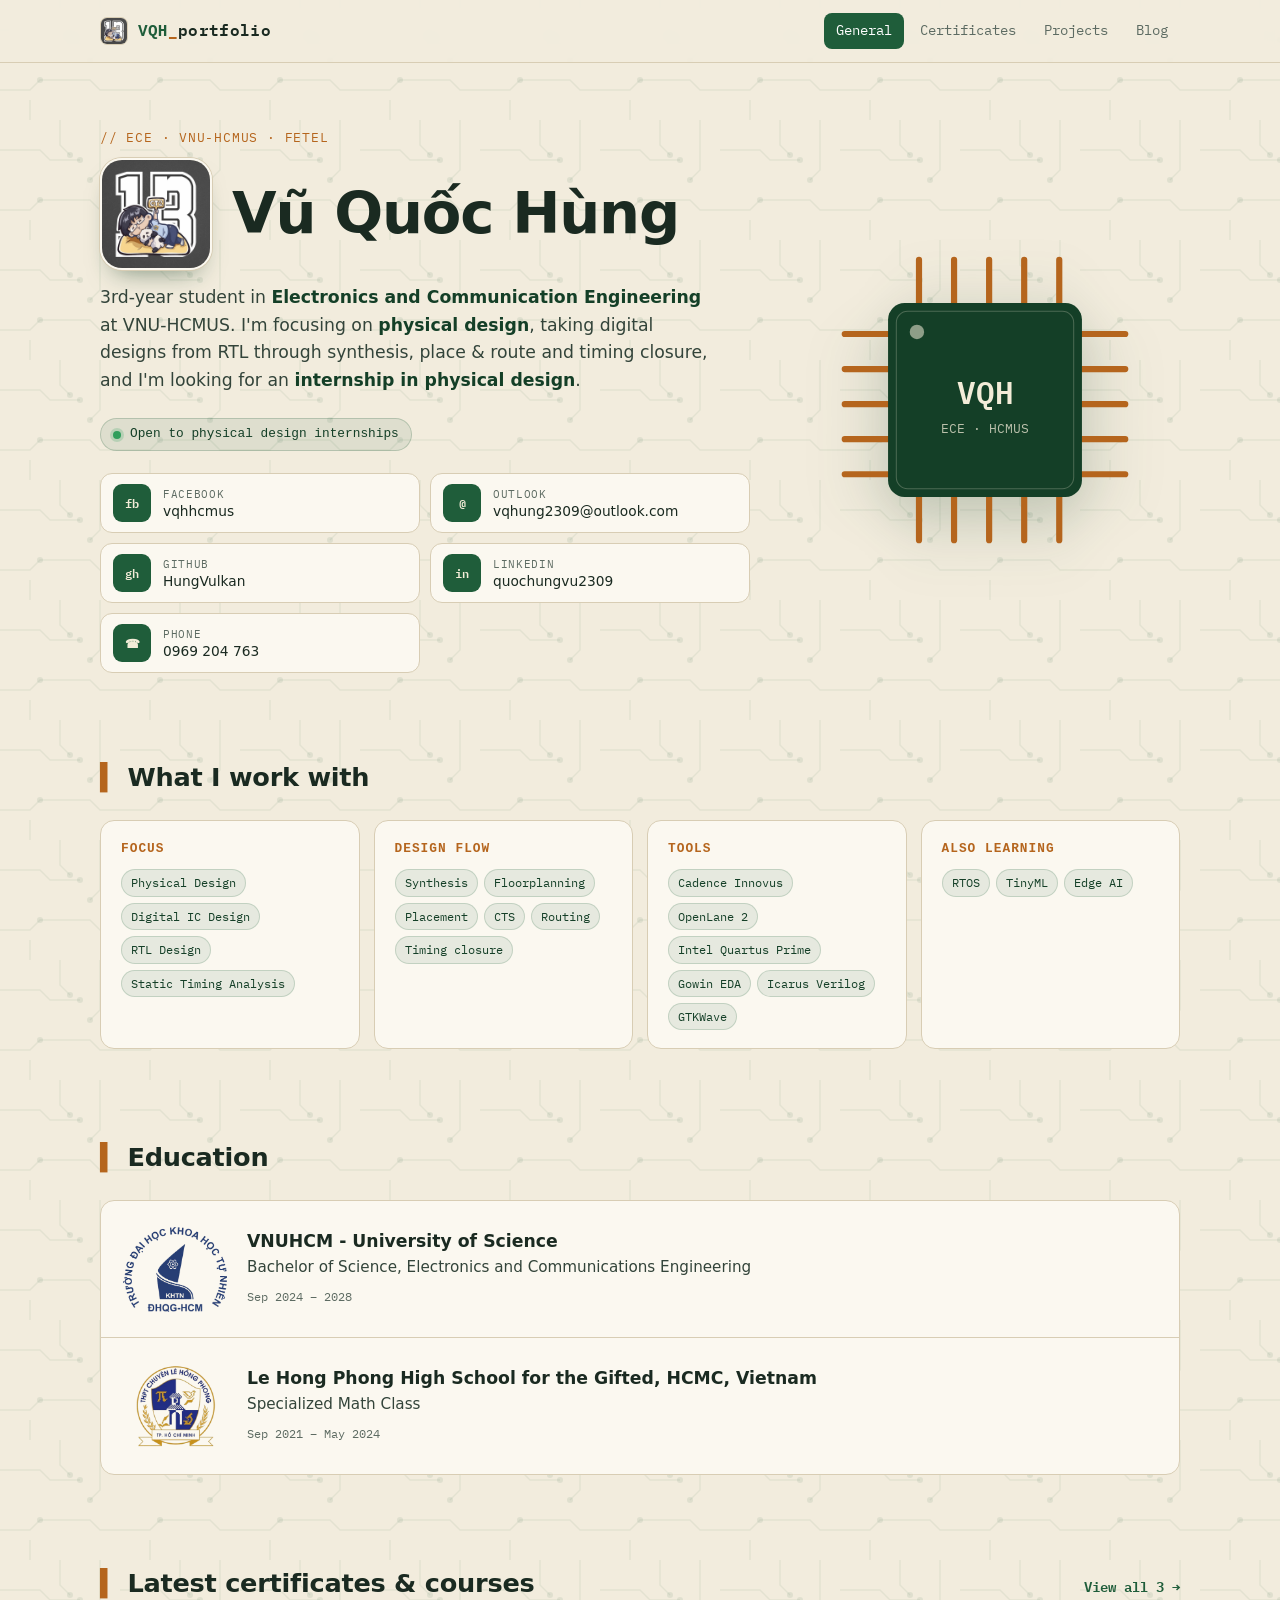
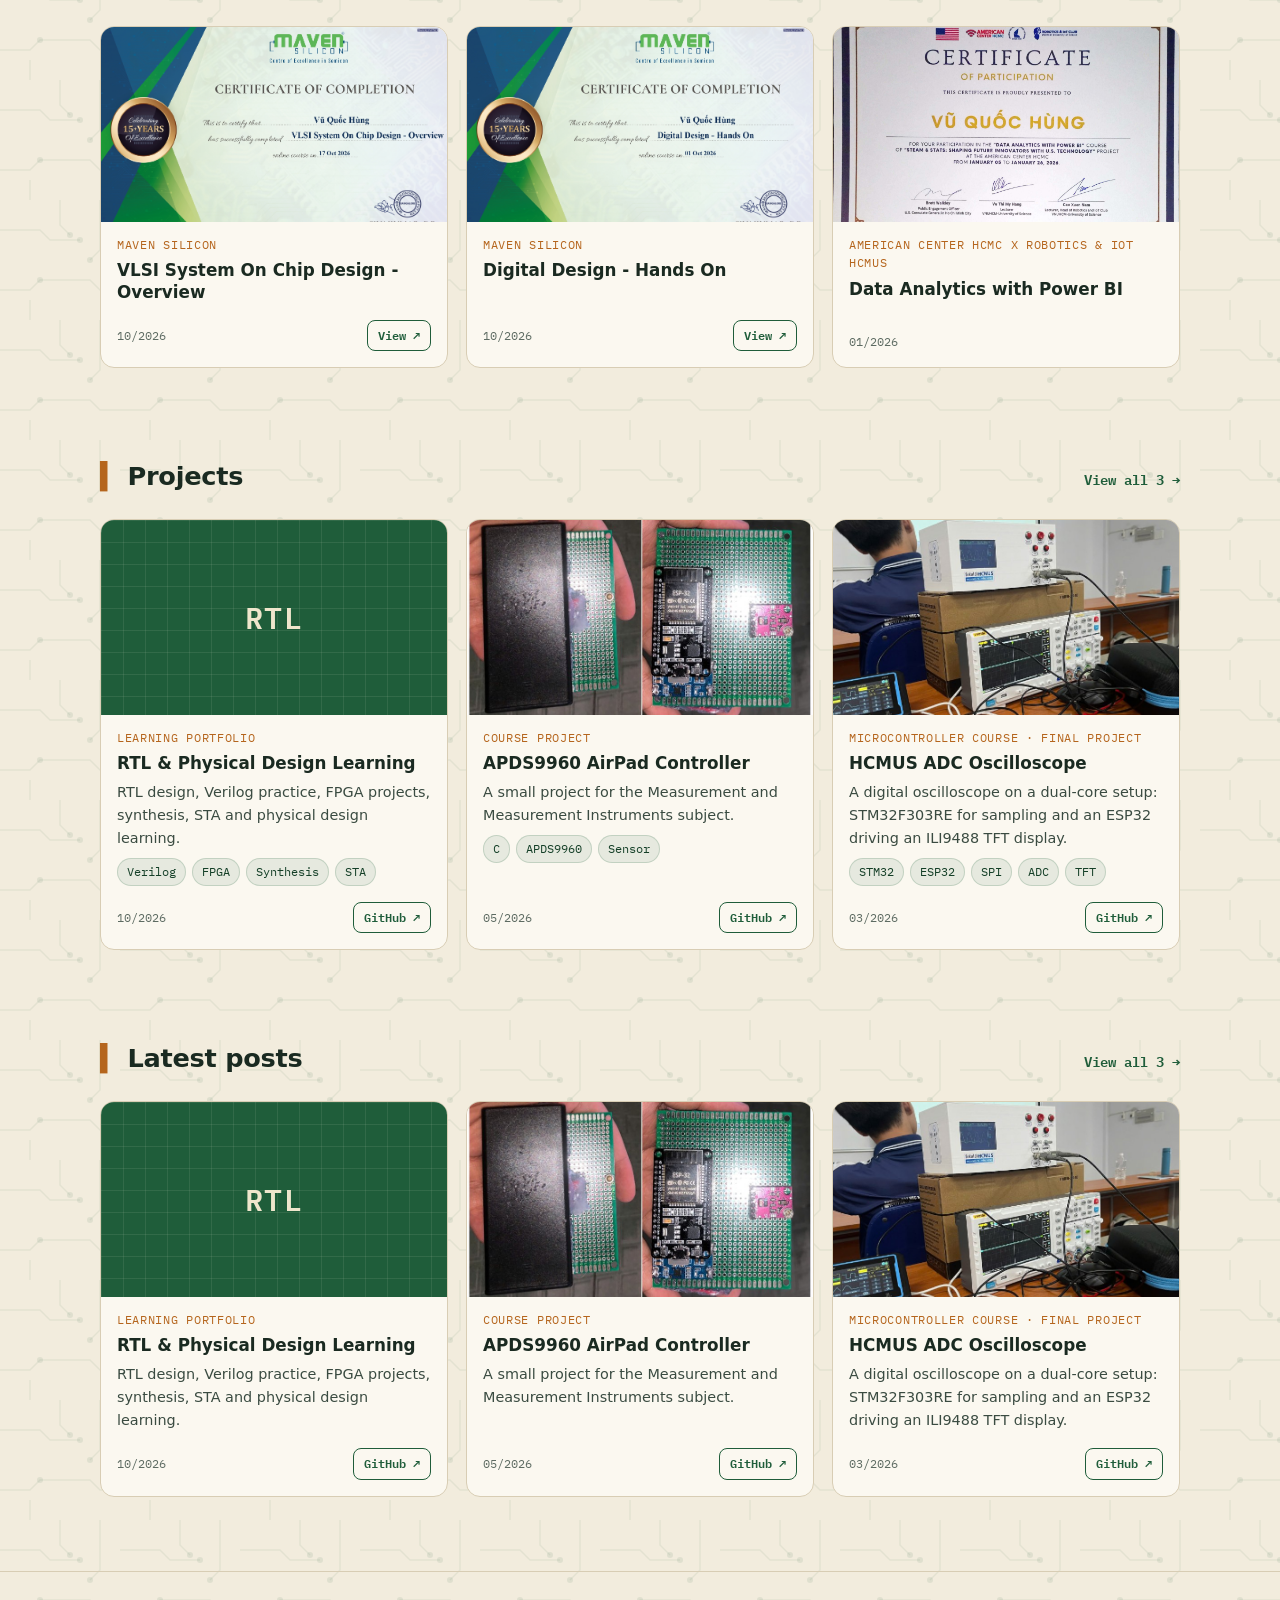
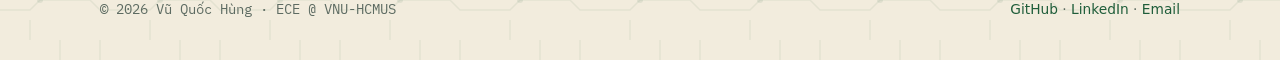
==== commit 6c850dab: "Add blog section to index.html Added a blog section with latest posts to the homepage." ====
--- a/index.html
+++ b/index.html
@@ -20,6 +20,7 @@
         <a href="index.html" aria-current="page">General</a>
         <a href="certificates.html">Certificates</a>
         <a href="projects.html">Projects</a>
+        <a href="blog.html">Blog</a>
       </nav>
     </div>
   </header>
@@ -153,6 +154,15 @@
       </div>
       <div class="grid" data-kind="project" data-limit="4"></div>
     </section>
+
+    <!-- ================= BLOG (latest) ================= -->
+    <section id="blog">
+      <div class="sec-head">
+        <h2>Latest posts</h2>
+        <a class="more" href="blog.html">View all <span data-stat="blog">0</span> →</a>
+      </div>
+      <div class="grid" data-kind="blog" data-limit="3"></div>
+    </section>
   </main>
 
   <footer class="site-footer">
--- a/assets/style.css
+++ b/assets/style.css
@@ -249,3 +249,12 @@
   .edu { gap: 14px; padding: 14px 16px; }
   .edu-logo { width: 62px; height: 62px; }
 }
+
+/* ---------- Status pill (open to internships) ---------- */
+.status {
+  display: inline-flex; align-items: center; gap: 9px; margin: -8px 0 22px;
+  font-family: var(--mono); font-size: .8rem; font-weight: 500; color: var(--pcb-dark);
+  background: rgba(31, 93, 58, .09); border: 1px solid rgba(31, 93, 58, .22);
+  padding: 5px 12px; border-radius: 999px;
+}
+.status .dot { width: 8px; height: 8px; border-radius: 50%; background: #2f9e5b; box-shadow: 0 0 0 3px rgba(47, 158, 91, .22); }
